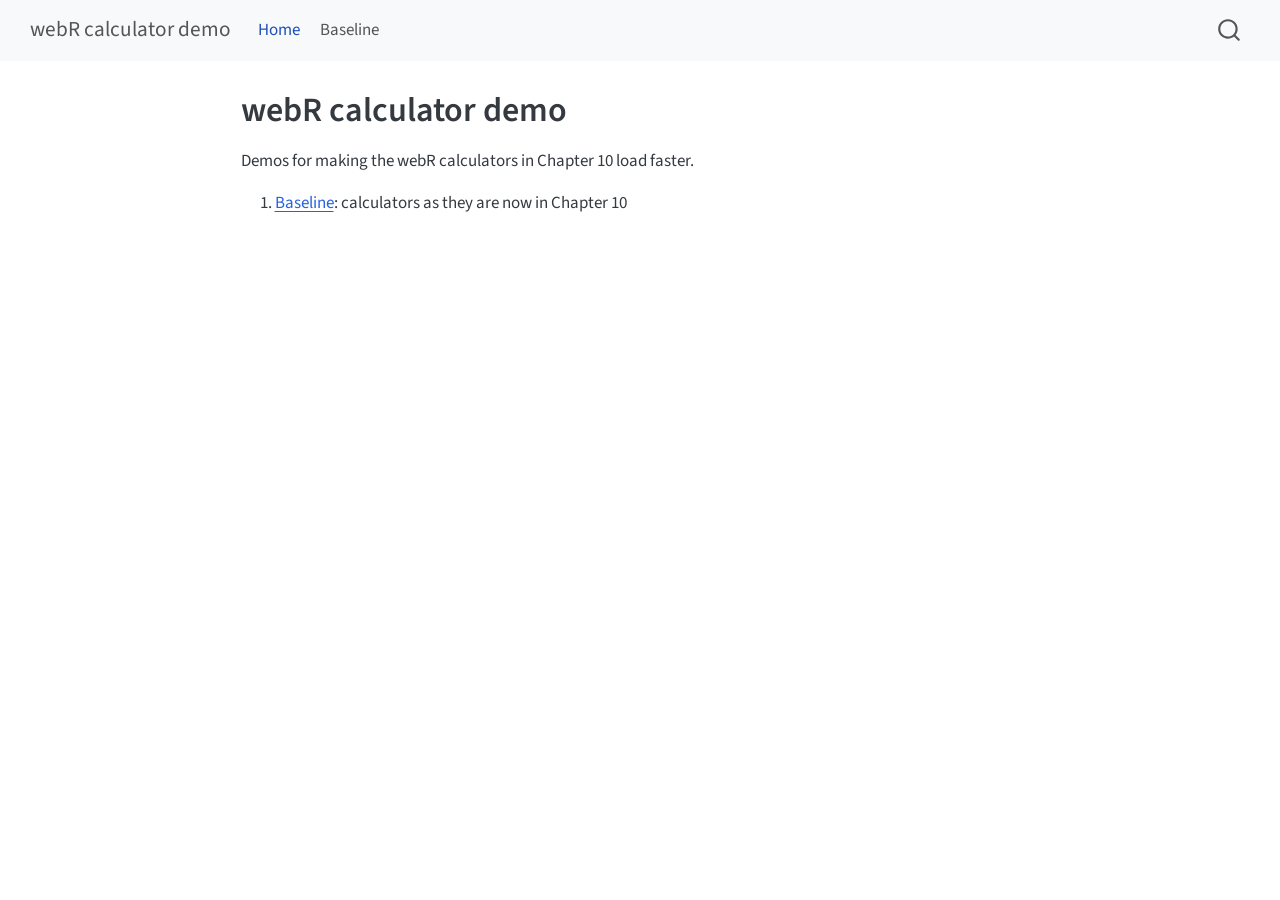
==== index.html @ 2ec82fbf "Built site for gh-pages" ====
<!DOCTYPE html>
<html xmlns="http://www.w3.org/1999/xhtml" lang="en" xml:lang="en"><head>

<meta charset="utf-8">
<meta name="generator" content="quarto-1.10.18">

<meta name="viewport" content="width=device-width, initial-scale=1.0, user-scalable=yes">


<title>webR calculator demo</title>
<style>
/* Default styles provided by pandoc.
** See https://pandoc.org/MANUAL.html#variables-for-html for config info.
*/
span.smallcaps{font-variant: small-caps;}
div.columns{display: flex; gap: 1.5em;}
div.column{flex: auto;}
@media screen {
div.columns{gap: min(4vw, 1.5em);}
div.column{overflow-x: auto;}
}
div.hanging-indent{margin-left: 1.5em; text-indent: -1.5em;}
ul.task-list{list-style: none;}
ul.task-list li input[type="checkbox"] {
  width: 0.8em;
  margin: 0 0.8em 0.2em -1em; /* quarto-specific, see https://github.com/quarto-dev/quarto-cli/issues/4556 */ 
  vertical-align: middle;
}
</style>


<script src="site_libs/quarto-nav/quarto-nav.js"></script>
<script src="site_libs/quarto-nav/headroom.min.js"></script>
<script src="site_libs/clipboard/clipboard.min.js"></script>
<script src="site_libs/quarto-search/autocomplete.umd.js"></script>
<script src="site_libs/quarto-search/fuse.min.js"></script>
<script src="site_libs/quarto-search/quarto-search.js"></script>
<meta name="quarto:offset" content="./">
<script src="site_libs/quarto-html/quarto.js" type="module"></script>
<script src="site_libs/quarto-html/tabsets/tabsets.js" type="module"></script>
<script src="site_libs/quarto-html/popper.min.js"></script>
<script src="site_libs/quarto-html/tippy.umd.min.js"></script>
<script src="site_libs/quarto-html/anchor.min.js"></script>
<link href="site_libs/quarto-html/tippy.css" rel="stylesheet">
<link href="site_libs/quarto-html/quarto-syntax-highlighting-64a204ab8560d761af7679ceaba22944.css" rel="stylesheet" id="quarto-text-highlighting-styles">
<script src="site_libs/bootstrap/bootstrap.min.js"></script>
<link href="site_libs/bootstrap/bootstrap-icons.css" rel="stylesheet">
<link href="site_libs/bootstrap/bootstrap-172ba59bd5e0b52282274ba0c0cc16fc.min.css" rel="stylesheet" append-hash="true" id="quarto-bootstrap" data-mode="light">
<script id="quarto-search-options" type="application/json">{
  "location": "navbar",
  "copy-button": false,
  "collapse-after": 3,
  "panel-placement": "end",
  "type": "overlay",
  "limit": 50,
  "keyboard-shortcut": [
    "f",
    "/",
    "s"
  ],
  "show-item-context": false,
  "language": {
    "search-no-results-text": "No results",
    "search-matching-documents-text": "matching documents",
    "search-copy-link-title": "Copy link to search",
    "search-hide-matches-text": "Hide additional matches",
    "search-more-match-text": "more match in this document",
    "search-more-matches-text": "more matches in this document",
    "search-clear-button-title": "Clear",
    "search-text-placeholder": "",
    "search-detached-cancel-button-title": "Cancel",
    "search-submit-button-title": "Submit",
    "search-label": "Search"
  }
}</script>


<link rel="stylesheet" href="styles.css">
</head>

<body class="nav-fixed fullcontent quarto-light">

<div id="quarto-search-results"></div>
  <header id="quarto-header" class="headroom fixed-top">
    <nav class="navbar navbar-expand-lg " data-bs-theme="dark">
      <div class="navbar-container container-fluid">
      <div class="navbar-brand-container mx-auto">
    <a class="navbar-brand" href="./index.html">
    <span class="navbar-title">webR calculator demo</span>
    </a>
  </div>
            <div id="quarto-search" class="" title="Search"></div>
          <button class="navbar-toggler" type="button" data-bs-toggle="collapse" data-bs-target="#navbarCollapse" aria-controls="navbarCollapse" role="menu" aria-expanded="false" aria-label="Toggle navigation" onclick="if (window.quartoToggleHeadroom) { window.quartoToggleHeadroom(); }">
  <span class="navbar-toggler-icon"></span>
</button>
          <div class="collapse navbar-collapse" id="navbarCollapse">
            <ul class="navbar-nav navbar-nav-scroll me-auto">
  <li class="nav-item">
    <a class="nav-link active" href="./index.html" aria-current="page"> 
<span class="menu-text">Home</span></a>
  </li>  
  <li class="nav-item">
    <a class="nav-link" href="./baseline.html"> 
<span class="menu-text">Baseline</span></a>
  </li>  
</ul>
          </div> <!-- /navcollapse -->
            <div class="quarto-navbar-tools">
</div>
      </div> <!-- /container-fluid -->
    </nav>
</header>
<!-- content -->
<div id="quarto-content" class="quarto-container page-columns page-rows-contents page-layout-article page-navbar">
<!-- sidebar -->
<!-- margin-sidebar -->
    
<!-- main -->
<main class="content" id="quarto-document-content">

<header id="title-block-header" class="quarto-title-block default">
<div class="quarto-title">
<h1 class="title">webR calculator demo</h1>
</div>



<div class="quarto-title-meta">

    
  
    
  </div>
  


</header>


<p>Demos for making the webR calculators in Chapter 10 load faster.</p>
<ol type="1">
<li><a href="./baseline.html">Baseline</a>: calculators as they are now in Chapter 10</li>
</ol>



</main> <!-- /main -->
<script id="quarto-html-after-body" type="application/javascript">
  window.document.addEventListener("DOMContentLoaded", function (event) {
    const icon = "";
    const anchorJS = new window.AnchorJS();
    anchorJS.options = {
      placement: 'right',
      icon: icon
    };
    anchorJS.add('.anchored');
    const isCodeAnnotation = (el) => {
      for (const clz of el.classList) {
        if (clz.startsWith('code-annotation-')) {                     
          return true;
        }
      }
      return false;
    }
    const onCopySuccess = function(e) {
      // button target
      const button = e.trigger;
      // don't keep focus
      button.blur();
      // flash "checked"
      button.classList.add('code-copy-button-checked');
      var currentTitle = button.getAttribute("title");
      button.setAttribute("title", "Copied!");
      let tooltip;
      if (window.bootstrap) {
        button.setAttribute("data-bs-toggle", "tooltip");
        button.setAttribute("data-bs-placement", "left");
        button.setAttribute("data-bs-title", "Copied!");
        tooltip = new bootstrap.Tooltip(button, 
          { trigger: "manual", 
            customClass: "code-copy-button-tooltip",
            offset: [0, -8]});
        tooltip.show();    
      }
      setTimeout(function() {
        if (tooltip) {
          tooltip.hide();
          button.removeAttribute("data-bs-title");
          button.removeAttribute("data-bs-toggle");
          button.removeAttribute("data-bs-placement");
        }
        button.setAttribute("title", currentTitle);
        button.classList.remove('code-copy-button-checked');
      }, 1000);
      // clear code selection
      e.clearSelection();
    }
    const getTextToCopy = function(trigger) {
      const outerScaffold = trigger.parentElement.cloneNode(true);
      const codeEl = outerScaffold.querySelector('code');
      for (const childEl of codeEl.children) {
        if (isCodeAnnotation(childEl)) {
          childEl.remove();
        }
      }
      return codeEl.innerText;
    }
    const clipboard = new window.ClipboardJS('.code-copy-button:not([data-in-quarto-modal])', {
      text: getTextToCopy
    });
    clipboard.on('success', onCopySuccess);
    if (window.document.getElementById('quarto-embedded-source-code-modal')) {
      const clipboardModal = new window.ClipboardJS('.code-copy-button[data-in-quarto-modal]', {
        text: getTextToCopy,
        container: window.document.getElementById('quarto-embedded-source-code-modal')
      });
      clipboardModal.on('success', onCopySuccess);
    }
      var localhostRegex = new RegExp(/^(?:http|https):\/\/localhost\:?[0-9]*\//);
      var mailtoRegex = new RegExp(/^mailto:/);
        var filterRegex = new RegExp('/' + window.location.host + '/');
      var isInternal = (href) => {
          return filterRegex.test(href) || localhostRegex.test(href) || mailtoRegex.test(href);
      }
      // Inspect non-navigation links and adorn them if external
     var links = window.document.querySelectorAll('a[href]:not(.nav-link):not(.navbar-brand):not(.toc-action):not(.sidebar-link):not(.sidebar-item-toggle):not(.pagination-link):not(.no-external):not([aria-hidden]):not(.dropdown-item):not(.quarto-navigation-tool):not(.about-link)');
      for (var i=0; i<links.length; i++) {
        const link = links[i];
        if (!isInternal(link.href)) {
          // undo the damage that might have been done by quarto-nav.js in the case of
          // links that we want to consider external
          if (link.dataset.originalHref !== undefined) {
            link.href = link.dataset.originalHref;
          }
        }
      }
    function tippyHover(el, contentFn, onTriggerFn, onUntriggerFn) {
      const config = {
        allowHTML: true,
        maxWidth: 500,
        delay: 100,
        arrow: false,
        appendTo: function(el) {
            return el.parentElement;
        },
        interactive: true,
        interactiveBorder: 10,
        theme: 'quarto',
        placement: 'bottom-start',
      };
      if (contentFn) {
        config.content = contentFn;
      }
      if (onTriggerFn) {
        config.onTrigger = onTriggerFn;
      }
      if (onUntriggerFn) {
        config.onUntrigger = onUntriggerFn;
      }
      window.tippy(el, config); 
    }
    const noterefs = window.document.querySelectorAll('a[role="doc-noteref"]');
    for (var i=0; i<noterefs.length; i++) {
      const ref = noterefs[i];
      tippyHover(ref, function() {
        // use id or data attribute instead here
        let href = ref.getAttribute('data-footnote-href') || ref.getAttribute('href');
        try { href = new URL(href).hash; } catch {}
        const id = href.replace(/^#\/?/, "");
        const note = window.document.getElementById(id);
        if (note) {
          return note.innerHTML;
        } else {
          return "";
        }
      });
    }
    const xrefs = window.document.querySelectorAll('a.quarto-xref');
    const processXRef = (id, note) => {
      // Strip column container classes
      const stripColumnClz = (el) => {
        el.classList.remove("page-full", "page-columns");
        if (el.children) {
          for (const child of el.children) {
            stripColumnClz(child);
          }
        }
      }
      stripColumnClz(note)
      if (id === null || id.startsWith('sec-')) {
        // Special case sections, only their first couple elements
        const container = document.createElement("div");
        if (note.children && note.children.length > 2) {
          container.appendChild(note.children[0].cloneNode(true));
          for (let i = 1; i < note.children.length; i++) {
            const child = note.children[i];
            if (child.tagName === "P" && child.innerText === "") {
              continue;
            } else {
              container.appendChild(child.cloneNode(true));
              break;
            }
          }
          if (window.Quarto?.typesetMath) {
            window.Quarto.typesetMath(container);
          }
          return container.innerHTML
        } else {
          if (window.Quarto?.typesetMath) {
            window.Quarto.typesetMath(note);
          }
          return note.innerHTML;
        }
      } else {
        // Remove any anchor links if they are present
        const anchorLink = note.querySelector('a.anchorjs-link');
        if (anchorLink) {
          anchorLink.remove();
        }
        if (window.Quarto?.typesetMath) {
          window.Quarto.typesetMath(note);
        }
        if (note.classList.contains("callout")) {
          return note.outerHTML;
        } else {
          return note.innerHTML;
        }
      }
    }
    for (var i=0; i<xrefs.length; i++) {
      const xref = xrefs[i];
      tippyHover(xref, undefined, function(instance) {
        instance.disable();
        let url = xref.getAttribute('href');
        let hash = undefined; 
        if (url.startsWith('#')) {
          hash = url;
        } else {
          try { hash = new URL(url).hash; } catch {}
        }
        if (hash) {
          const id = hash.replace(/^#\/?/, "");
          const note = window.document.getElementById(id);
          if (note !== null) {
            try {
              const html = processXRef(id, note.cloneNode(true));
              instance.setContent(html);
            } finally {
              instance.enable();
              instance.show();
            }
          } else {
            // See if we can fetch this
            fetch(url.split('#')[0])
            .then(res => res.text())
            .then(html => {
              const parser = new DOMParser();
              const htmlDoc = parser.parseFromString(html, "text/html");
              const note = htmlDoc.getElementById(id);
              if (note !== null) {
                const html = processXRef(id, note);
                instance.setContent(html);
              } 
            }).finally(() => {
              instance.enable();
              instance.show();
            });
          }
        } else {
          // See if we can fetch a full url (with no hash to target)
          // This is a special case and we should probably do some content thinning / targeting
          fetch(url)
          .then(res => res.text())
          .then(html => {
            const parser = new DOMParser();
            const htmlDoc = parser.parseFromString(html, "text/html");
            const note = htmlDoc.querySelector('main.content');
            if (note !== null) {
              // This should only happen for chapter cross references
              // (since there is no id in the URL)
              // remove the first header
              if (note.children.length > 0 && note.children[0].tagName === "HEADER") {
                note.children[0].remove();
              }
              const html = processXRef(null, note);
              instance.setContent(html);
            } 
          }).finally(() => {
            instance.enable();
            instance.show();
          });
        }
      }, function(instance) {
      });
    }
        let selectedAnnoteEl;
        const selectorForAnnotation = ( cell, annotation) => {
          let cellAttr = 'data-code-cell="' + cell + '"';
          let lineAttr = 'data-code-annotation="' +  annotation + '"';
          const selector = 'span[' + cellAttr + '][' + lineAttr + ']';
          return selector;
        }
        const selectCodeLines = (annoteEl) => {
          const doc = window.document;
          const targetCell = annoteEl.getAttribute("data-target-cell");
          const targetAnnotation = annoteEl.getAttribute("data-target-annotation");
          const annoteSpan = window.document.querySelector(selectorForAnnotation(targetCell, targetAnnotation));
          const lines = annoteSpan.getAttribute("data-code-lines").split(",");
          const lineIds = lines.map((line) => {
            return targetCell + "-" + line;
          })
          let top = null;
          let height = null;
          let parent = null;
          if (lineIds.length > 0) {
              //compute the position of the single el (top and bottom and make a div)
              const el = window.document.getElementById(lineIds[0]);
              top = el.offsetTop;
              height = el.offsetHeight;
              parent = el.parentElement.parentElement;
            if (lineIds.length > 1) {
              const lastEl = window.document.getElementById(lineIds[lineIds.length - 1]);
              const bottom = lastEl.offsetTop + lastEl.offsetHeight;
              height = bottom - top;
            }
            if (top !== null && height !== null && parent !== null) {
              // cook up a div (if necessary) and position it 
              let div = window.document.getElementById("code-annotation-line-highlight");
              if (div === null) {
                div = window.document.createElement("div");
                div.setAttribute("id", "code-annotation-line-highlight");
                div.style.position = 'absolute';
                parent.appendChild(div);
              }
              div.style.top = top - 2 + "px";
              div.style.height = height + 4 + "px";
              div.style.left = 0;
              let gutterDiv = window.document.getElementById("code-annotation-line-highlight-gutter");
              if (gutterDiv === null) {
                gutterDiv = window.document.createElement("div");
                gutterDiv.setAttribute("id", "code-annotation-line-highlight-gutter");
                gutterDiv.style.position = 'absolute';
                const codeCell = window.document.getElementById(targetCell);
                const gutter = codeCell.querySelector('.code-annotation-gutter');
                gutter.appendChild(gutterDiv);
              }
              gutterDiv.style.top = top - 2 + "px";
              gutterDiv.style.height = height + 4 + "px";
            }
            selectedAnnoteEl = annoteEl;
          }
        };
        const unselectCodeLines = () => {
          const elementsIds = ["code-annotation-line-highlight", "code-annotation-line-highlight-gutter"];
          elementsIds.forEach((elId) => {
            const div = window.document.getElementById(elId);
            if (div) {
              div.remove();
            }
          });
          selectedAnnoteEl = undefined;
        };
          // Handle positioning of the toggle
      window.addEventListener(
        "resize",
        throttle(() => {
          elRect = undefined;
          if (selectedAnnoteEl) {
            selectCodeLines(selectedAnnoteEl);
          }
        }, 10)
      );
      function throttle(fn, ms) {
      let throttle = false;
      let timer;
        return (...args) => {
          if(!throttle) { // first call gets through
              fn.apply(this, args);
              throttle = true;
          } else { // all the others get throttled
              if(timer) clearTimeout(timer); // cancel #2
              timer = setTimeout(() => {
                fn.apply(this, args);
                timer = throttle = false;
              }, ms);
          }
        };
      }
        // Attach click handler to the DT
        const annoteDls = window.document.querySelectorAll('dt[data-target-cell]');
        for (const annoteDlNode of annoteDls) {
          annoteDlNode.addEventListener('click', (event) => {
            const clickedEl = event.target;
            if (clickedEl !== selectedAnnoteEl) {
              unselectCodeLines();
              const activeEl = window.document.querySelector('dt[data-target-cell].code-annotation-active');
              if (activeEl) {
                activeEl.classList.remove('code-annotation-active');
              }
              selectCodeLines(clickedEl);
              clickedEl.classList.add('code-annotation-active');
            } else {
              // Unselect the line
              unselectCodeLines();
              clickedEl.classList.remove('code-annotation-active');
            }
          });
        }
    const findCites = (el) => {
      const parentEl = el.parentElement;
      if (parentEl) {
        const cites = parentEl.dataset.cites;
        if (cites) {
          return {
            el,
            cites: cites.split(' ')
          };
        } else {
          return findCites(el.parentElement)
        }
      } else {
        return undefined;
      }
    };
    var bibliorefs = window.document.querySelectorAll('a[role="doc-biblioref"]');
    for (var i=0; i<bibliorefs.length; i++) {
      const ref = bibliorefs[i];
      const citeInfo = findCites(ref);
      if (citeInfo) {
        tippyHover(citeInfo.el, function() {
          var popup = window.document.createElement('div');
          citeInfo.cites.forEach(function(cite) {
            var citeDiv = window.document.createElement('div');
            citeDiv.classList.add('hanging-indent');
            citeDiv.classList.add('csl-entry');
            var biblioDiv = window.document.getElementById('ref-' + cite);
            if (biblioDiv) {
              citeDiv.innerHTML = biblioDiv.innerHTML;
            }
            popup.appendChild(citeDiv);
          });
          return popup.innerHTML;
        });
      }
    }
  });
  </script>
</div> <!-- /content -->




</body></html>
---- site_libs/quarto-html/tippy.css ----
.tippy-box[data-animation=fade][data-state=hidden]{opacity:0}[data-tippy-root]{max-width:calc(100vw - 10px)}.tippy-box{position:relative;background-color:#333;color:#fff;border-radius:4px;font-size:14px;line-height:1.4;white-space:normal;outline:0;transition-property:transform,visibility,opacity}.tippy-box[data-placement^=top]>.tippy-arrow{bottom:0}.tippy-box[data-placement^=top]>.tippy-arrow:before{bottom:-7px;left:0;border-width:8px 8px 0;border-top-color:initial;transform-origin:center top}.tippy-box[data-placement^=bottom]>.tippy-arrow{top:0}.tippy-box[data-placement^=bottom]>.tippy-arrow:before{top:-7px;left:0;border-width:0 8px 8px;border-bottom-color:initial;transform-origin:center bottom}.tippy-box[data-placement^=left]>.tippy-arrow{right:0}.tippy-box[data-placement^=left]>.tippy-arrow:before{border-width:8px 0 8px 8px;border-left-color:initial;right:-7px;transform-origin:center left}.tippy-box[data-placement^=right]>.tippy-arrow{left:0}.tippy-box[data-placement^=right]>.tippy-arrow:before{left:-7px;border-width:8px 8px 8px 0;border-right-color:initial;transform-origin:center right}.tippy-box[data-inertia][data-state=visible]{transition-timing-function:cubic-bezier(.54,1.5,.38,1.11)}.tippy-arrow{width:16px;height:16px;color:#333}.tippy-arrow:before{content:"";position:absolute;border-color:transparent;border-style:solid}.tippy-content{position:relative;padding:5px 9px;z-index:1}
---- site_libs/quarto-html/quarto-syntax-highlighting-64a204ab8560d761af7679ceaba22944.css ----
/* quarto syntax highlight colors */
:root {
  --quarto-hl-ot-color: #003B4F;
  --quarto-hl-at-color: #657422;
  --quarto-hl-ss-color: #20794D;
  --quarto-hl-an-color: #5E5E5E;
  --quarto-hl-fu-color: #4758AB;
  --quarto-hl-st-color: #20794D;
  --quarto-hl-cf-color: #003B4F;
  --quarto-hl-op-color: #5E5E5E;
  --quarto-hl-er-color: #AD0000;
  --quarto-hl-bn-color: #AD0000;
  --quarto-hl-al-color: #AD0000;
  --quarto-hl-va-color: #111111;
  --quarto-hl-bu-color: inherit;
  --quarto-hl-ex-color: inherit;
  --quarto-hl-pp-color: #AD0000;
  --quarto-hl-in-color: #5E5E5E;
  --quarto-hl-vs-color: #20794D;
  --quarto-hl-wa-color: #5E5E5E;
  --quarto-hl-do-color: #5E5E5E;
  --quarto-hl-im-color: #00769E;
  --quarto-hl-ch-color: #20794D;
  --quarto-hl-dt-color: #AD0000;
  --quarto-hl-fl-color: #AD0000;
  --quarto-hl-co-color: #5E5E5E;
  --quarto-hl-cv-color: #5E5E5E;
  --quarto-hl-cn-color: #8f5902;
  --quarto-hl-sc-color: #5E5E5E;
  --quarto-hl-dv-color: #AD0000;
  --quarto-hl-kw-color: #003B4F;
}

/* other quarto variables */
:root {
  --quarto-font-monospace: SFMono-Regular, Menlo, Monaco, Consolas, "Liberation Mono", "Courier New", monospace;
}

/* syntax highlight based on Pandoc's rules */
pre > code.sourceCode > span {
  color: #003B4F;
}

code.sourceCode > span {
  color: #003B4F;
}

div.sourceCode,
div.sourceCode pre.sourceCode {
  color: #003B4F;
}

/* Normal */
code span {
  color: #003B4F;
}

/* Alert */
code span.al {
  color: #AD0000;
  font-style: inherit;
}

/* Annotation */
code span.an {
  color: #5E5E5E;
  font-style: inherit;
}

/* Attribute */
code span.at {
  color: #657422;
  font-style: inherit;
}

/* BaseN */
code span.bn {
  color: #AD0000;
  font-style: inherit;
}

/* BuiltIn */
code span.bu {
  font-style: inherit;
}

/* ControlFlow */
code span.cf {
  color: #003B4F;
  font-weight: bold;
  font-style: inherit;
}

/* Char */
code span.ch {
  color: #20794D;
  font-style: inherit;
}

/* Constant */
code span.cn {
  color: #8f5902;
  font-style: inherit;
}

/* Comment */
code span.co {
  color: #5E5E5E;
  font-style: inherit;
}

/* CommentVar */
code span.cv {
  color: #5E5E5E;
  font-style: italic;
}

/* Documentation */
code span.do {
  color: #5E5E5E;
  font-style: italic;
}

/* DataType */
code span.dt {
  color: #AD0000;
  font-style: inherit;
}

/* DecVal */
code span.dv {
  color: #AD0000;
  font-style: inherit;
}

/* Error */
code span.er {
  color: #AD0000;
  font-style: inherit;
}

/* Extension */
code span.ex {
  font-style: inherit;
}

/* Float */
code span.fl {
  color: #AD0000;
  font-style: inherit;
}

/* Function */
code span.fu {
  color: #4758AB;
  font-style: inherit;
}

/* Import */
code span.im {
  color: #00769E;
  font-style: inherit;
}

/* Information */
code span.in {
  color: #5E5E5E;
  font-style: inherit;
}

/* Keyword */
code span.kw {
  color: #003B4F;
  font-weight: bold;
  font-style: inherit;
}

/* Operator */
code span.op {
  color: #5E5E5E;
  font-style: inherit;
}

/* Other */
code span.ot {
  color: #003B4F;
  font-style: inherit;
}

/* Preprocessor */
code span.pp {
  color: #AD0000;
  font-style: inherit;
}

/* SpecialChar */
code span.sc {
  color: #5E5E5E;
  font-style: inherit;
}

/* SpecialString */
code span.ss {
  color: #20794D;
  font-style: inherit;
}

/* String */
code span.st {
  color: #20794D;
  font-style: inherit;
}

/* Variable */
code span.va {
  color: #111111;
  font-style: inherit;
}

/* VerbatimString */
code span.vs {
  color: #20794D;
  font-style: inherit;
}

/* Warning */
code span.wa {
  color: #5E5E5E;
  font-style: italic;
}

.prevent-inlining {
  content: "</";
}

/*# sourceMappingURL=9d8d5bb603a83b8298b89080a598c93b.css.map */
---- styles.css ----
/* Copied from Ian Hussey's _quarto.yml (code: MIT licence) */

/* Observable Inputs.button uses .btn-quarto: give it the plots' blue, and space between stacked buttons */
/* Applies to both classes btn and btn-quarto */
/* background-color: #2780e3 is the blue of the cosmo theme */
.btn.btn-quarto { color: #fff; background-color: #2780e3; border-color: #2780e3; margin: 0.4rem 0; }
.btn.btn-quarto:hover { background-color: #1f6ab8; border-color: #1f6ab8; }

/* hide the copy button on OJS cells whose code is hidden (echo: false) */
.code-copy-outer-scaffold > .cell-code.hidden:has(> pre.js) ~ .code-copy-button { display: none; }
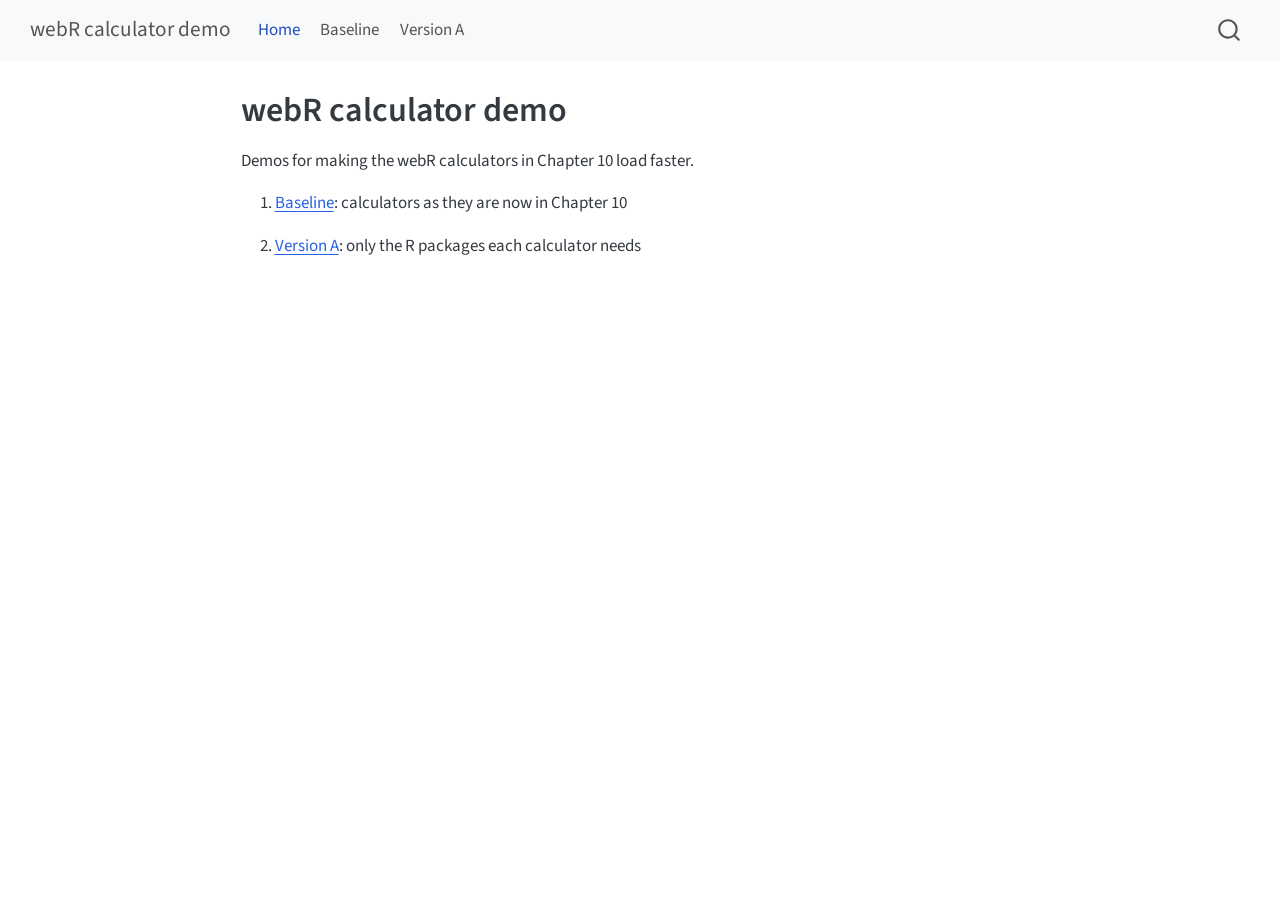
==== commit cba8de4d: "Built site for gh-pages" ====
--- a/index.html
+++ b/index.html
@@ -103,6 +103,10 @@
     <a class="nav-link" href="./baseline.html"> 
 <span class="menu-text">Baseline</span></a>
   </li>  
+  <li class="nav-item">
+    <a class="nav-link" href="./version_a.html"> 
+<span class="menu-text">Version A</span></a>
+  </li>  
 </ul>
           </div> <!-- /navcollapse -->
             <div class="quarto-navbar-tools">
@@ -139,7 +143,8 @@
 
 <p>Demos for making the webR calculators in Chapter 10 load faster.</p>
 <ol type="1">
-<li><a href="./baseline.html">Baseline</a>: calculators as they are now in Chapter 10</li>
+<li><p><a href="./baseline.html">Baseline</a>: calculators as they are now in Chapter 10</p></li>
+<li><p><a href="./version_a.html">Version A</a>: only the R packages each calculator needs</p></li>
 </ol>
 
 
@@ -218,7 +223,7 @@
     }
       var localhostRegex = new RegExp(/^(?:http|https):\/\/localhost\:?[0-9]*\//);
       var mailtoRegex = new RegExp(/^mailto:/);
-        var filterRegex = new RegExp('/' + window.location.host + '/');
+        var filterRegex = new RegExp("https:\/\/yaxxzou\.github\.io\/webr_calculator_demo\/");
       var isInternal = (href) => {
           return filterRegex.test(href) || localhostRegex.test(href) || mailtoRegex.test(href);
       }
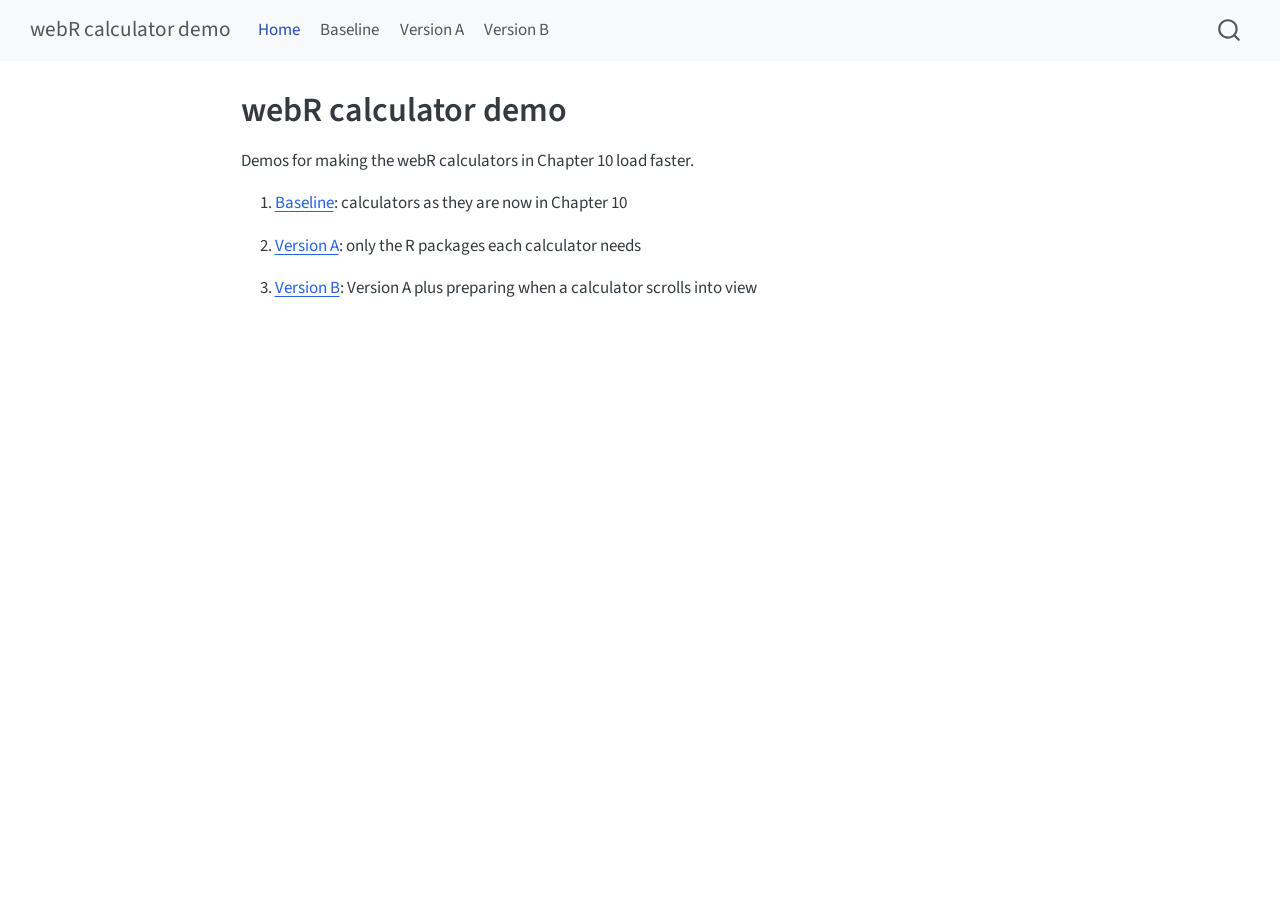
==== commit ec75c566: "Built site for gh-pages" ====
--- a/index.html
+++ b/index.html
@@ -107,6 +107,10 @@
     <a class="nav-link" href="./version_a.html"> 
 <span class="menu-text">Version A</span></a>
   </li>  
+  <li class="nav-item">
+    <a class="nav-link" href="./version_b.html"> 
+<span class="menu-text">Version B</span></a>
+  </li>  
 </ul>
           </div> <!-- /navcollapse -->
             <div class="quarto-navbar-tools">
@@ -145,6 +149,7 @@
 <ol type="1">
 <li><p><a href="./baseline.html">Baseline</a>: calculators as they are now in Chapter 10</p></li>
 <li><p><a href="./version_a.html">Version A</a>: only the R packages each calculator needs</p></li>
+<li><p><a href="./version_b.html">Version B</a>: Version A plus preparing when a calculator scrolls into view</p></li>
 </ol>
 
 
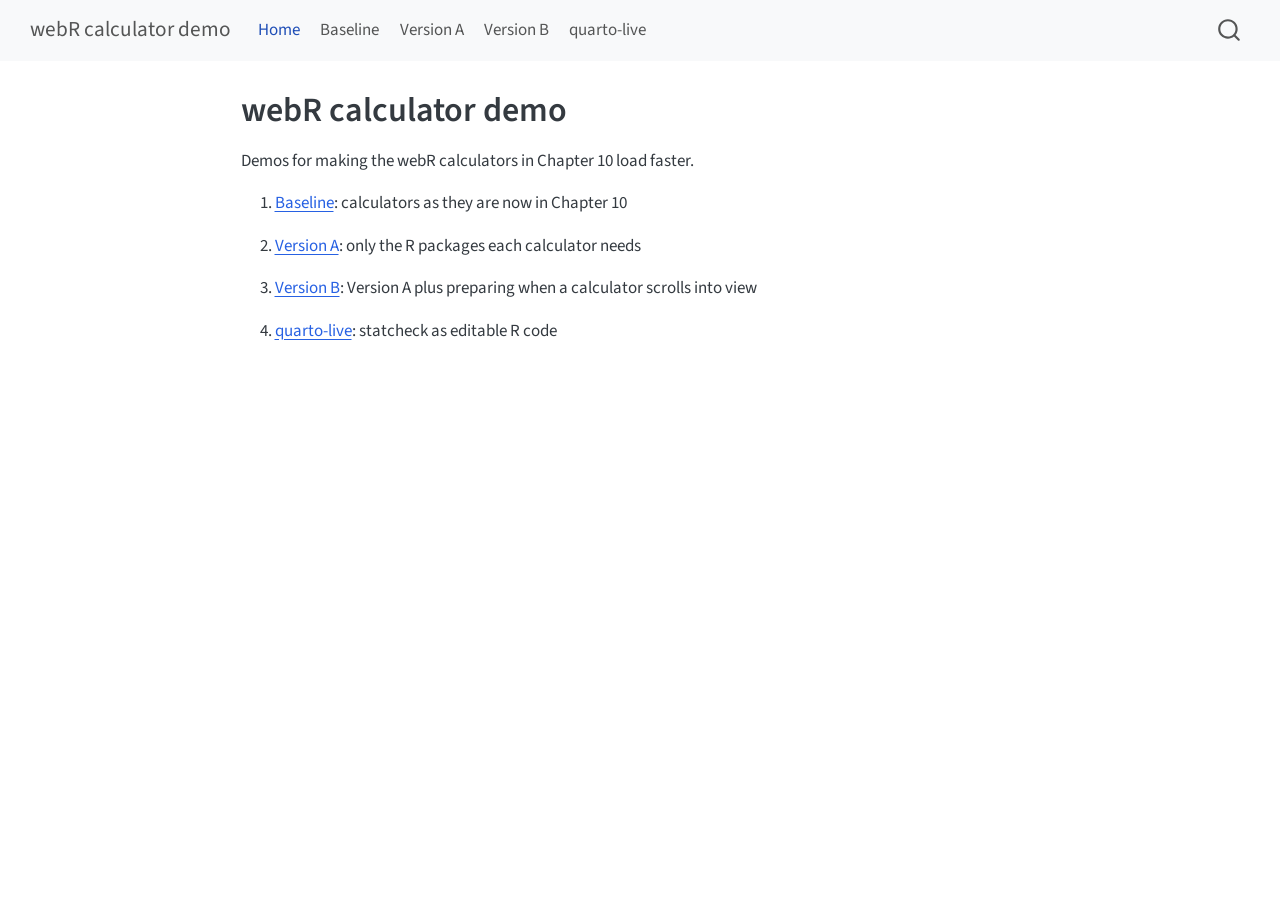
==== commit f323f8d2: "Built site for gh-pages" ====
--- a/index.html
+++ b/index.html
@@ -111,6 +111,10 @@
     <a class="nav-link" href="./version_b.html"> 
 <span class="menu-text">Version B</span></a>
   </li>  
+  <li class="nav-item">
+    <a class="nav-link" href="./quarto_live_statcheck.html"> 
+<span class="menu-text">quarto-live</span></a>
+  </li>  
 </ul>
           </div> <!-- /navcollapse -->
             <div class="quarto-navbar-tools">
@@ -150,6 +154,7 @@
 <li><p><a href="./baseline.html">Baseline</a>: calculators as they are now in Chapter 10</p></li>
 <li><p><a href="./version_a.html">Version A</a>: only the R packages each calculator needs</p></li>
 <li><p><a href="./version_b.html">Version B</a>: Version A plus preparing when a calculator scrolls into view</p></li>
+<li><p><a href="./quarto_live_statcheck.html">quarto-live</a>: statcheck as editable R code</p></li>
 </ol>
 
 
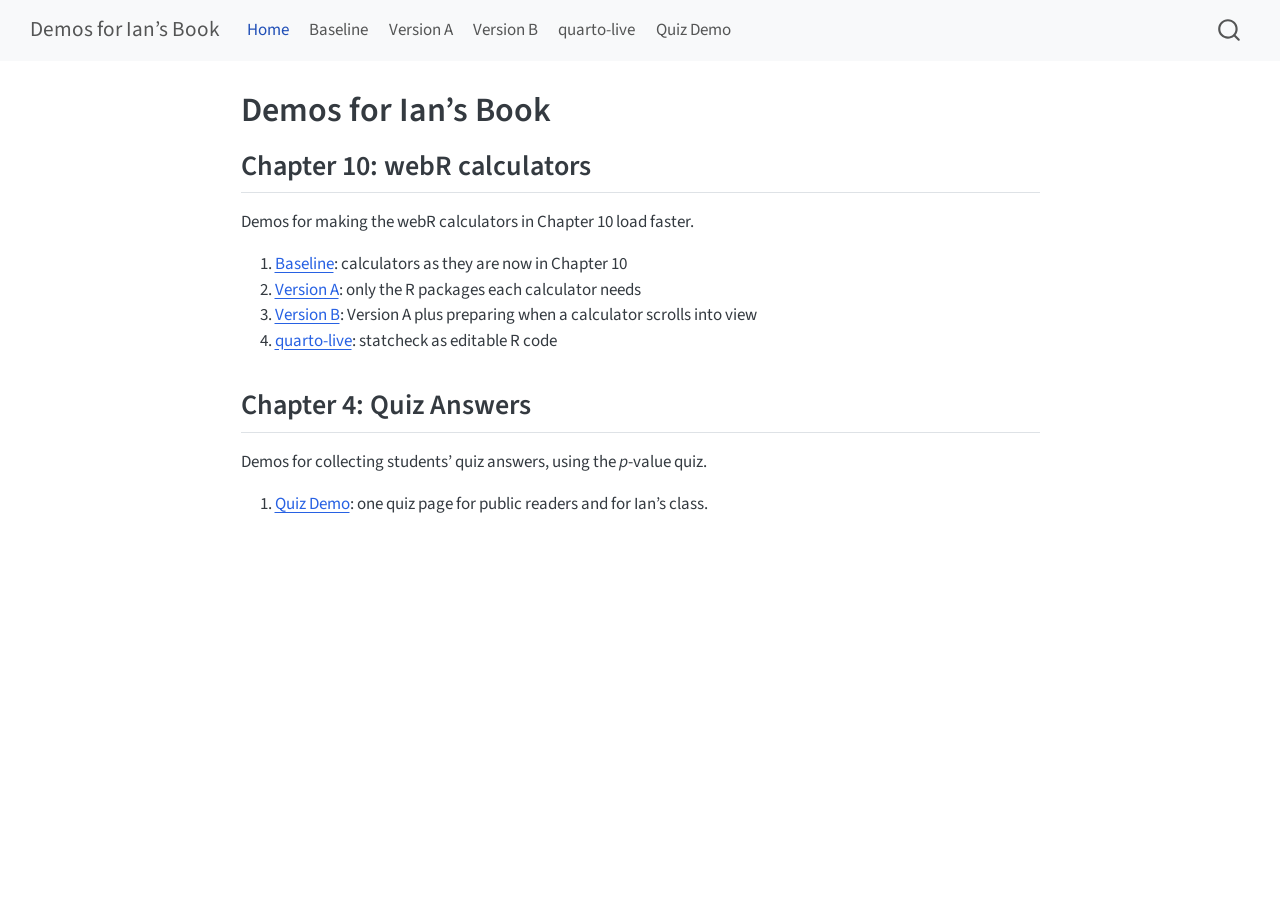
==== commit 1f30d825: "Built site for gh-pages" ====
--- a/index.html
+++ b/index.html
@@ -7,7 +7,7 @@
 <meta name="viewport" content="width=device-width, initial-scale=1.0, user-scalable=yes">
 
 
-<title>webR calculator demo</title>
+<title>Demos for Ian’s Book</title>
 <style>
 /* Default styles provided by pandoc.
 ** See https://pandoc.org/MANUAL.html#variables-for-html for config info.
@@ -86,7 +86,7 @@
       <div class="navbar-container container-fluid">
       <div class="navbar-brand-container mx-auto">
     <a class="navbar-brand" href="./index.html">
-    <span class="navbar-title">webR calculator demo</span>
+    <span class="navbar-title">Demos for Ian’s Book</span>
     </a>
   </div>
             <div id="quarto-search" class="" title="Search"></div>
@@ -115,6 +115,10 @@
     <a class="nav-link" href="./quarto_live_statcheck.html"> 
 <span class="menu-text">quarto-live</span></a>
   </li>  
+  <li class="nav-item">
+    <a class="nav-link" href="./quiz_class.html"> 
+<span class="menu-text">Quiz Demo</span></a>
+  </li>  
 </ul>
           </div> <!-- /navcollapse -->
             <div class="quarto-navbar-tools">
@@ -132,7 +136,7 @@
 
 <header id="title-block-header" class="quarto-title-block default">
 <div class="quarto-title">
-<h1 class="title">webR calculator demo</h1>
+<h1 class="title">Demos for Ian’s Book</h1>
 </div>
 
 
@@ -149,15 +153,25 @@
 </header>
 
 
+<section id="chapter-10-webr-calculators" class="level2">
+<h2 class="anchored" data-anchor-id="chapter-10-webr-calculators">Chapter 10: webR calculators</h2>
 <p>Demos for making the webR calculators in Chapter 10 load faster.</p>
 <ol type="1">
-<li><p><a href="./baseline.html">Baseline</a>: calculators as they are now in Chapter 10</p></li>
-<li><p><a href="./version_a.html">Version A</a>: only the R packages each calculator needs</p></li>
-<li><p><a href="./version_b.html">Version B</a>: Version A plus preparing when a calculator scrolls into view</p></li>
-<li><p><a href="./quarto_live_statcheck.html">quarto-live</a>: statcheck as editable R code</p></li>
+<li><a href="./baseline.html">Baseline</a>: calculators as they are now in Chapter 10</li>
+<li><a href="./version_a.html">Version A</a>: only the R packages each calculator needs</li>
+<li><a href="./version_b.html">Version B</a>: Version A plus preparing when a calculator scrolls into view</li>
+<li><a href="./quarto_live_statcheck.html">quarto-live</a>: statcheck as editable R code</li>
 </ol>
-
-
+</section>
+<section id="chapter-4-quiz-answers" class="level2">
+<h2 class="anchored" data-anchor-id="chapter-4-quiz-answers">Chapter 4: Quiz Answers</h2>
+<p>Demos for collecting students’ quiz answers, using the <em>p</em>-value quiz.</p>
+<ol type="1">
+<li><a href="./quiz_class.html">Quiz Demo</a>: one quiz page for public readers and for Ian’s class.</li>
+</ol>
+
+
+</section>
 
 </main> <!-- /main -->
 <script id="quarto-html-after-body" type="application/javascript">
